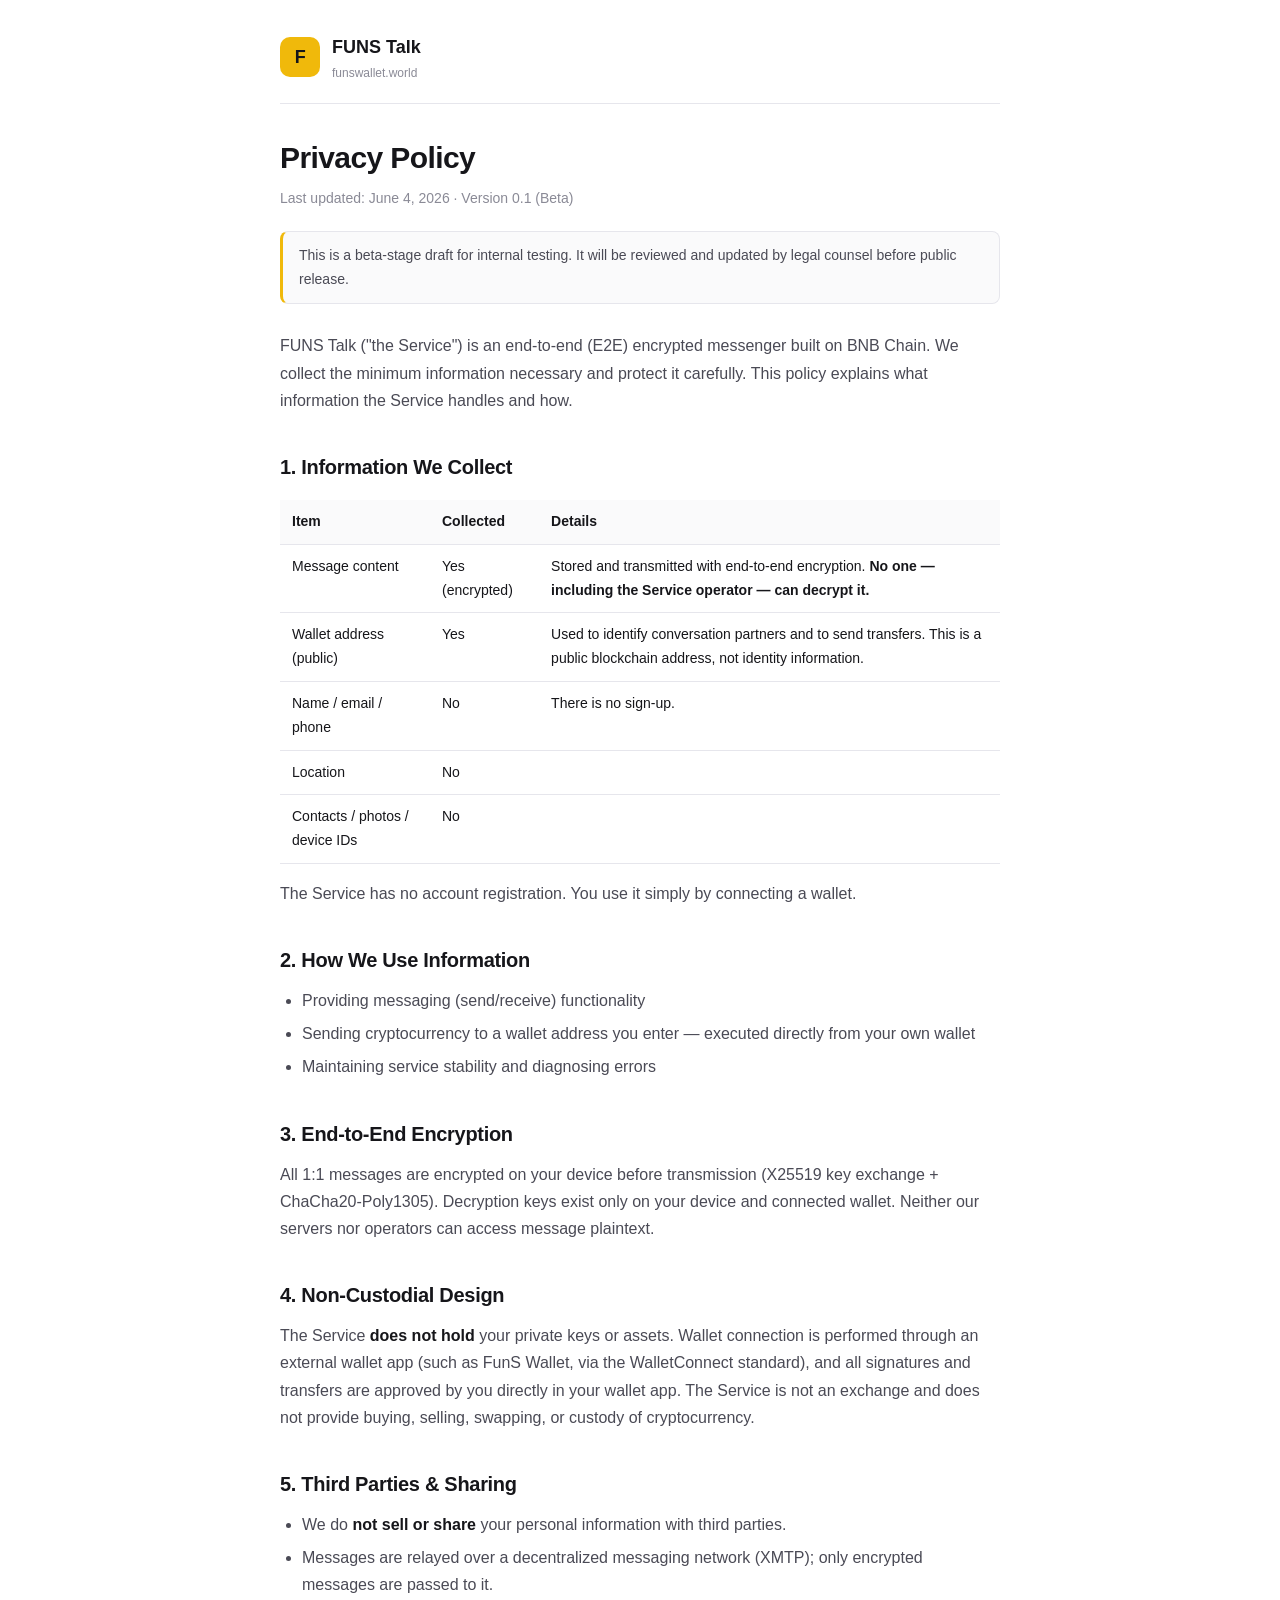
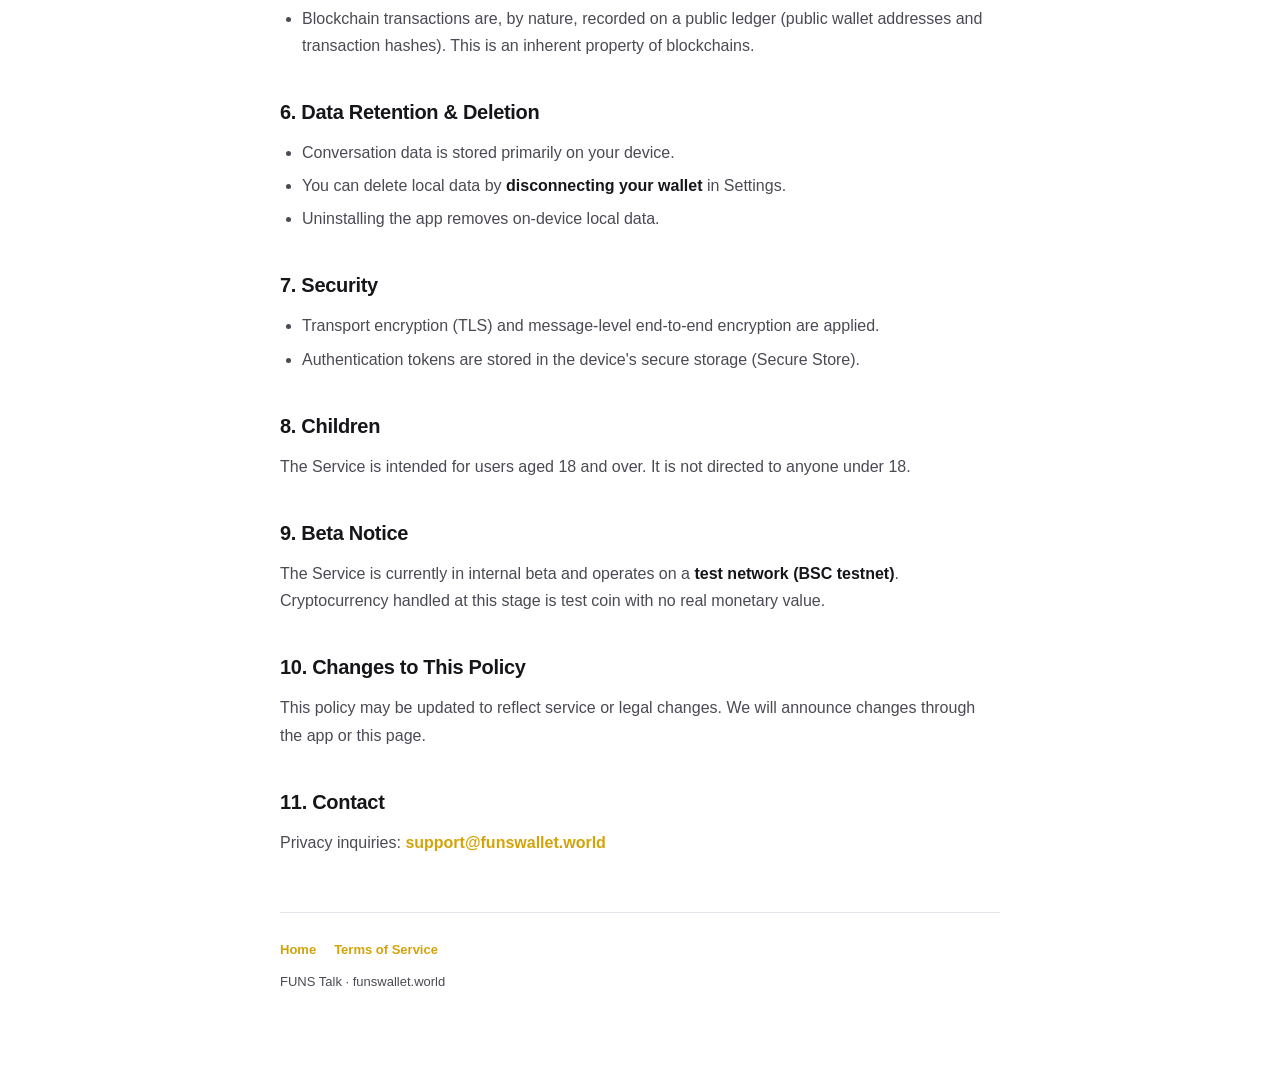
==== privacy.html @ 5d5c9460 "FUNS Talk legal docs — Privacy Policy + Terms (EN)" ====
<!DOCTYPE html>
<html lang="en">
<head>
<meta charset="UTF-8">
<meta name="viewport" content="width=device-width, initial-scale=1">
<title>Privacy Policy · FUNS Talk</title>
<meta name="description" content="FUNS Talk Privacy Policy — end-to-end encrypted messenger with non-custodial wallet connection.">
<link rel="stylesheet" href="style.css">
</head>
<body>
<div class="wrap">
  <header class="site">
    <div class="logo">F</div>
    <div class="brand">FUNS Talk<small>funswallet.world</small></div>
  </header>

  <h1>Privacy Policy</h1>
  <div class="meta">Last updated: June 4, 2026 · Version 0.1 (Beta)</div>
  <div class="note">This is a beta-stage draft for internal testing. It will be reviewed and updated by legal counsel before public release.</div>

  <p>FUNS Talk ("the Service") is an end-to-end (E2E) encrypted messenger built on BNB Chain. We collect the minimum information necessary and protect it carefully. This policy explains what information the Service handles and how.</p>

  <h2>1. Information We Collect</h2>
  <table>
    <tr><th>Item</th><th>Collected</th><th>Details</th></tr>
    <tr><td>Message content</td><td>Yes (encrypted)</td><td>Stored and transmitted with end-to-end encryption. <strong>No one — including the Service operator — can decrypt it.</strong></td></tr>
    <tr><td>Wallet address (public)</td><td>Yes</td><td>Used to identify conversation partners and to send transfers. This is a public blockchain address, not identity information.</td></tr>
    <tr><td>Name / email / phone</td><td>No</td><td>There is no sign-up.</td></tr>
    <tr><td>Location</td><td>No</td><td></td></tr>
    <tr><td>Contacts / photos / device IDs</td><td>No</td><td></td></tr>
  </table>
  <p>The Service has no account registration. You use it simply by connecting a wallet.</p>

  <h2>2. How We Use Information</h2>
  <ul>
    <li>Providing messaging (send/receive) functionality</li>
    <li>Sending cryptocurrency to a wallet address you enter — executed directly from your own wallet</li>
    <li>Maintaining service stability and diagnosing errors</li>
  </ul>

  <h2>3. End-to-End Encryption</h2>
  <p>All 1:1 messages are encrypted on your device before transmission (X25519 key exchange + ChaCha20-Poly1305). Decryption keys exist only on your device and connected wallet. Neither our servers nor operators can access message plaintext.</p>

  <h2>4. Non-Custodial Design</h2>
  <p>The Service <strong>does not hold</strong> your private keys or assets. Wallet connection is performed through an external wallet app (such as FunS Wallet, via the WalletConnect standard), and all signatures and transfers are approved by you directly in your wallet app. The Service is not an exchange and does not provide buying, selling, swapping, or custody of cryptocurrency.</p>

  <h2>5. Third Parties &amp; Sharing</h2>
  <ul>
    <li>We do <strong>not sell or share</strong> your personal information with third parties.</li>
    <li>Messages are relayed over a decentralized messaging network (XMTP); only encrypted messages are passed to it.</li>
    <li>Blockchain transactions are, by nature, recorded on a public ledger (public wallet addresses and transaction hashes). This is an inherent property of blockchains.</li>
  </ul>

  <h2>6. Data Retention &amp; Deletion</h2>
  <ul>
    <li>Conversation data is stored primarily on your device.</li>
    <li>You can delete local data by <strong>disconnecting your wallet</strong> in Settings.</li>
    <li>Uninstalling the app removes on-device local data.</li>
  </ul>

  <h2>7. Security</h2>
  <ul>
    <li>Transport encryption (TLS) and message-level end-to-end encryption are applied.</li>
    <li>Authentication tokens are stored in the device's secure storage (Secure Store).</li>
  </ul>

  <h2>8. Children</h2>
  <p>The Service is intended for users aged 18 and over. It is not directed to anyone under 18.</p>

  <h2>9. Beta Notice</h2>
  <p>The Service is currently in internal beta and operates on a <strong>test network (BSC testnet)</strong>. Cryptocurrency handled at this stage is test coin with no real monetary value.</p>

  <h2>10. Changes to This Policy</h2>
  <p>This policy may be updated to reflect service or legal changes. We will announce changes through the app or this page.</p>

  <h2>11. Contact</h2>
  <p>Privacy inquiries: <a href="mailto:support@funswallet.world">support@funswallet.world</a></p>

  <footer class="site">
    <div class="nav"><a href="index.html">Home</a><a href="terms.html">Terms of Service</a></div>
    <p>FUNS Talk · funswallet.world</p>
  </footer>
</div>
</body>
</html>
---- style.css ----
:root {
  --bnb: #F0B90B;
  --bnb-dark: #D4A30A;
  --ink: #16161a;
  --mid: #4a4a55;
  --dim: #8a8a96;
  --line: #e6e6ec;
  --bg: #ffffff;
  --card: #fafafb;
}
* { box-sizing: border-box; }
html { -webkit-text-size-adjust: 100%; }
body {
  margin: 0;
  font-family: -apple-system, BlinkMacSystemFont, "Segoe UI", Roboto, "Helvetica Neue", Arial, "Apple SD Gothic Neo", "Noto Sans KR", sans-serif;
  color: var(--ink);
  background: var(--bg);
  line-height: 1.7;
  font-size: 16px;
}
.wrap { max-width: 760px; margin: 0 auto; padding: 32px 20px 80px; }
header.site {
  display: flex; align-items: center; gap: 12px;
  padding-bottom: 20px; margin-bottom: 28px;
  border-bottom: 1px solid var(--line);
}
.logo {
  width: 40px; height: 40px; border-radius: 10px;
  background: var(--bnb); color: var(--ink);
  display: flex; align-items: center; justify-content: center;
  font-weight: 800; font-size: 18px; letter-spacing: -0.5px;
}
.brand { font-weight: 700; font-size: 18px; }
.brand small { display: block; font-weight: 500; color: var(--dim); font-size: 12px; }
h1 { font-size: 30px; font-weight: 800; letter-spacing: -0.6px; margin: 8px 0 4px; }
.meta { color: var(--dim); font-size: 14px; margin-bottom: 8px; }
.note {
  background: var(--card); border: 1px solid var(--line);
  border-left: 3px solid var(--bnb);
  padding: 12px 16px; border-radius: 8px; font-size: 14px; color: var(--mid);
  margin: 20px 0 28px;
}
h2 { font-size: 20px; font-weight: 700; margin: 36px 0 10px; letter-spacing: -0.3px; }
p { margin: 10px 0; color: var(--mid); }
strong { color: var(--ink); }
ul { margin: 10px 0; padding-left: 22px; color: var(--mid); }
li { margin: 6px 0; }
table { width: 100%; border-collapse: collapse; margin: 16px 0; font-size: 14px; }
th, td { text-align: left; padding: 10px 12px; border-bottom: 1px solid var(--line); vertical-align: top; }
th { color: var(--ink); font-weight: 700; background: var(--card); }
a { color: var(--bnb-dark); text-decoration: none; font-weight: 600; }
a:hover { text-decoration: underline; }
footer.site { margin-top: 56px; padding-top: 20px; border-top: 1px solid var(--line); color: var(--dim); font-size: 13px; }
.nav { display: flex; gap: 18px; margin-top: 6px; }
.cards { display: grid; gap: 14px; margin-top: 28px; }
.card {
  display: block; padding: 20px; border: 1px solid var(--line); border-radius: 12px;
  background: var(--card); transition: border-color .15s;
}
.card:hover { border-color: var(--bnb); text-decoration: none; }
.card h3 { margin: 0 0 4px; font-size: 17px; color: var(--ink); }
.card p { margin: 0; font-size: 14px; }
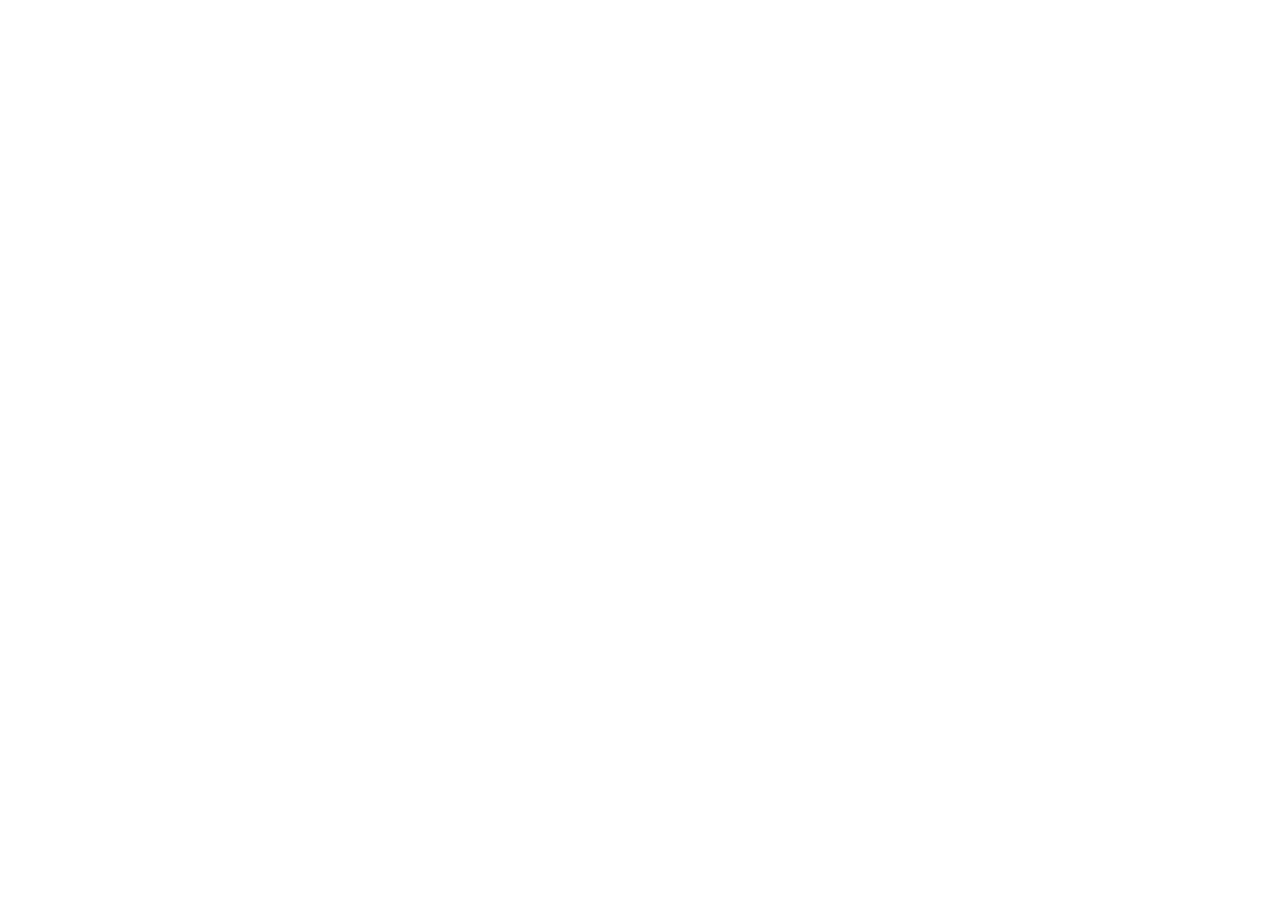
==== commit 5a137549: "update" ====
--- a/privacy.html
+++ b/privacy.html
@@ -1,85 +1,15 @@
-<!DOCTYPE html>
+<!doctype html>
 <html lang="en">
 <head>
-<meta charset="UTF-8">
+<meta charset="utf-8">
 <meta name="viewport" content="width=device-width, initial-scale=1">
-<title>Privacy Policy · FUNS Talk</title>
-<meta name="description" content="FUNS Talk Privacy Policy — end-to-end encrypted messenger with non-custodial wallet connection.">
-<link rel="stylesheet" href="style.css">
+<title>FunS Talk — Privacy Policy</title>
+<link rel="canonical" href="https://funs.world/talk/privacy.html">
+<meta http-equiv="refresh" content="0; url=https://funs.world/talk/privacy.html">
+<meta name="robots" content="noindex">
 </head>
 <body>
-<div class="wrap">
-  <header class="site">
-    <div class="logo">F</div>
-    <div class="brand">FUNS Talk<small>funswallet.world</small></div>
-  </header>
-
-  <h1>Privacy Policy</h1>
-  <div class="meta">Last updated: June 4, 2026 · Version 0.1 (Beta)</div>
-  <div class="note">This is a beta-stage draft for internal testing. It will be reviewed and updated by legal counsel before public release.</div>
-
-  <p>FUNS Talk ("the Service") is an end-to-end (E2E) encrypted messenger built on BNB Chain. We collect the minimum information necessary and protect it carefully. This policy explains what information the Service handles and how.</p>
-
-  <h2>1. Information We Collect</h2>
-  <table>
-    <tr><th>Item</th><th>Collected</th><th>Details</th></tr>
-    <tr><td>Message content</td><td>Yes (encrypted)</td><td>Stored and transmitted with end-to-end encryption. <strong>No one — including the Service operator — can decrypt it.</strong></td></tr>
-    <tr><td>Wallet address (public)</td><td>Yes</td><td>Used to identify conversation partners and to send transfers. This is a public blockchain address, not identity information.</td></tr>
-    <tr><td>Name / email / phone</td><td>No</td><td>There is no sign-up.</td></tr>
-    <tr><td>Location</td><td>No</td><td></td></tr>
-    <tr><td>Contacts / photos / device IDs</td><td>No</td><td></td></tr>
-  </table>
-  <p>The Service has no account registration. You use it simply by connecting a wallet.</p>
-
-  <h2>2. How We Use Information</h2>
-  <ul>
-    <li>Providing messaging (send/receive) functionality</li>
-    <li>Sending cryptocurrency to a wallet address you enter — executed directly from your own wallet</li>
-    <li>Maintaining service stability and diagnosing errors</li>
-  </ul>
-
-  <h2>3. End-to-End Encryption</h2>
-  <p>All 1:1 messages are encrypted on your device before transmission (X25519 key exchange + ChaCha20-Poly1305). Decryption keys exist only on your device and connected wallet. Neither our servers nor operators can access message plaintext.</p>
-
-  <h2>4. Non-Custodial Design</h2>
-  <p>The Service <strong>does not hold</strong> your private keys or assets. Wallet connection is performed through an external wallet app (such as FunS Wallet, via the WalletConnect standard), and all signatures and transfers are approved by you directly in your wallet app. The Service is not an exchange and does not provide buying, selling, swapping, or custody of cryptocurrency.</p>
-
-  <h2>5. Third Parties &amp; Sharing</h2>
-  <ul>
-    <li>We do <strong>not sell or share</strong> your personal information with third parties.</li>
-    <li>Messages are relayed over a decentralized messaging network (XMTP); only encrypted messages are passed to it.</li>
-    <li>Blockchain transactions are, by nature, recorded on a public ledger (public wallet addresses and transaction hashes). This is an inherent property of blockchains.</li>
-  </ul>
-
-  <h2>6. Data Retention &amp; Deletion</h2>
-  <ul>
-    <li>Conversation data is stored primarily on your device.</li>
-    <li>You can delete local data by <strong>disconnecting your wallet</strong> in Settings.</li>
-    <li>Uninstalling the app removes on-device local data.</li>
-  </ul>
-
-  <h2>7. Security</h2>
-  <ul>
-    <li>Transport encryption (TLS) and message-level end-to-end encryption are applied.</li>
-    <li>Authentication tokens are stored in the device's secure storage (Secure Store).</li>
-  </ul>
-
-  <h2>8. Children</h2>
-  <p>The Service is intended for users aged 18 and over. It is not directed to anyone under 18.</p>
-
-  <h2>9. Beta Notice</h2>
-  <p>The Service is currently in internal beta and operates on a <strong>test network (BSC testnet)</strong>. Cryptocurrency handled at this stage is test coin with no real monetary value.</p>
-
-  <h2>10. Changes to This Policy</h2>
-  <p>This policy may be updated to reflect service or legal changes. We will announce changes through the app or this page.</p>
-
-  <h2>11. Contact</h2>
-  <p>Privacy inquiries: <a href="mailto:support@funswallet.world">support@funswallet.world</a></p>
-
-  <footer class="site">
-    <div class="nav"><a href="index.html">Home</a><a href="terms.html">Terms of Service</a></div>
-    <p>FUNS Talk · funswallet.world</p>
-  </footer>
-</div>
+<p>This page has moved to <a href="https://funs.world/talk/privacy.html">https://funs.world/talk/privacy.html</a>.</p>
+<p>FunS Talk is developed and operated by AZEND PTE. LTD. (Singapore).</p>
 </body>
 </html>
